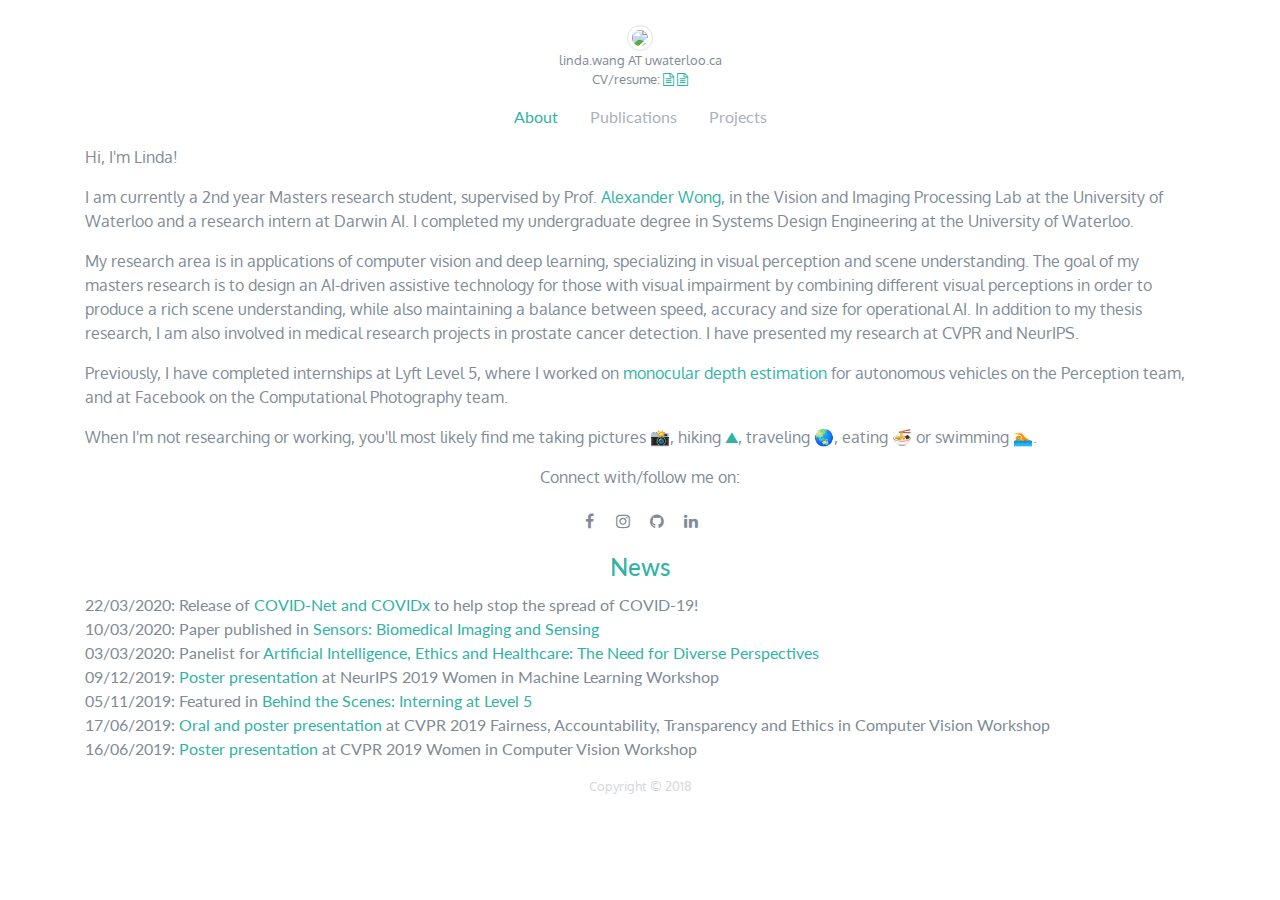
==== index.html @ b0c55d1d "covid19 dataset" ====
<!DOCTYPE html>
<html lang="en">

  <head>

    <meta charset="utf-8">
    <meta name="viewport" content="width=device-width, initial-scale=1, shrink-to-fit=no">
    <meta name="description" content="">
    <meta name="author" content="">

    <title>Linda Wang</title>
    <link rel="icon" href="lw-icon.png">

    <!-- Bootstrap core CSS -->
    <link href="vendor/bootstrap/css/bootstrap.min.css" rel="stylesheet">

    <!-- Custom fonts for this template -->
    <link rel="stylesheet" type="text/css" href="http://fonts.googleapis.com/css?family=Lato">
    <link rel="stylesheet" type="text/css" href="http://fonts.googleapis.com/css?family=Oxygen">
    <link href="vendor/font-awesome/css/font-awesome.min.css" rel="stylesheet" type="text/css">

    <!-- Custom styles for this template -->
    <link href="css/stylesheet.css" rel="stylesheet">
    <link rel="stylesheet" href="academicons-1.8.6/css/academicons.min.css"/>

  </head>

  <body>

    <!-- Header -->
    ​<div class="container text-center">
      <img src="images/profile-pic.jpg" class="img-fluid img-thumbnail img-circle">
      <figcaption class="caption">linda.wang AT uwaterloo.ca </figcaption>
      <figcaption class="caption">
        <a href="https://scholar.google.com/citations?user=4azPe_YAAAAJ&hl=en"><i class="ai ai-google-scholar ai-1x"></i></a>
        CV/resume: <a href="cv/CV_complete.pdf"><i class="fa fa-file-text-o"></i></a>
        <a href="cv/cv-2020.pdf"><i class="fa fa-file-text-o"></i></a>
      </figcaption>
    </div>

    <!-- Navigation -->
    <div class="container">
      <nav class="navbar navbar-expand-sm justify-content-center">
        <a class="nav-link active" href="index.html">About</a>
        <a class="nav-link" href="publications.html">Publications</a>
        <a class="nav-link" href="projects.html">Projects</a>
      </nav>
    </div>

    <!-- About -->
    <div class="container">
      <p> Hi, I'm Linda! </p>
      <p>I am currently a 2nd year Masters research student, supervised by Prof.
        <a href="http://www.eng.uwaterloo.ca/~a28wong/">Alexander Wong</a>,
        in the Vision and Imaging Processing Lab at the University of Waterloo and a
        research intern at Darwin AI. I completed my undergraduate degree in Systems
        Design Engineering at the University of Waterloo. </p>
      <p>My research area is in applications of computer vision and deep learning,
        specializing in visual perception and scene understanding. The goal of my
        masters research is to design an AI-driven assistive technology for those
        with visual impairment by combining different visual perceptions in order
        to produce a rich scene understanding, while also maintaining a balance
        between speed, accuracy and size for operational AI. In addition to my
        thesis research, I am also involved in medical research projects in
        prostate cancer detection. I have presented my research at CVPR and NeurIPS.</p>
      <p>Previously, I have completed internships at Lyft Level 5, where I worked
        on <a href="https://medium.com/lyftlevel5/behind-the-scenes-interning-at-level-5-dfe2c1eb2218">monocular depth estimation</a>
        for autonomous vehicles on the Perception team,
        and at Facebook on the Computational Photography team.</p>
      <p>When I'm not researching or working, you'll most likely find me taking pictures &#x1F4F8;, hiking <a href="https://www.alltrails.com/members/linda-wang-12">&#9968;</a>, traveling &#127759;, eating &#x1F35C; or swimming &#x1F3CA;.</p>
    </div>

    <div class="container text-center footer-social-icons">
      <p>Connect with/follow me on: </p>
      <ul class="social-icons">
          <li><a href="https://scholar.google.com/citations?user=4azPe_YAAAAJ&hl=en" class="social-icon"><i class="ai ai-google-scholar ai-2x"></i></a></li>
          <li><a href="https://www.facebook.com/linda.wang513" class="social-icon"> <i class="fa fa-facebook"></i></a></li>
          <li><a href="https://www.instagram.com/lindawanggg/" class="social-icon"> <i class="fa fa-instagram"></i></a></li>
          <li><a href="https://github.com/lindawangg" class="social-icon"> <i class="fa fa-github"></i></a></li>
          <li><a href="https://www.linkedin.com/in/lindawang95/" class="social-icon"> <i class="fa fa-linkedin"></i></a></li>
      </ul>
    </div>

    <div class="container">
      <h4 align='center'>News</h4>
      <ul>
        <li> 22/03/2020: Release of <a href="https://github.com/lindawangg/COVID-Net">COVID-Net and COVIDx</a> to help stop the spread of COVID-19!
        </li>
        <li> 10/03/2020: Paper published in <a href="https://www.mdpi.com/1424-8220/20/5/1539">Sensors: Biomedical Imaging and Sensing</a>
        </li>
        <li> 03/03/2020: Panelist for
          <a href="https://uwaterloo.ca/engineering/events/artificial-intelligence-ethics-and-healthcare">
            Artificial Intelligence, Ethics and Healthcare: The Need for Diverse Perspectives</a>
        </li>
        <li> 09/12/2019: <a href="pdfs/WiML_NeurIPS2019.pdf">Poster presentation</a>
          at NeurIPS 2019 Women in Machine Learning Workshop
        </li>
        <li> 05/11/2019: Featured in
          <a href="https://medium.com/lyftlevel5/behind-the-scenes-interning-at-level-5-dfe2c1eb2218">
            Behind the Scenes: Interning at Level 5</a>
        </li>
        <li> 17/06/2019: <a href="https://arxiv.org/abs/1905.07844">Oral and poster presentation</a>
          at CVPR 2019 Fairness, Accountability, Transparency and Ethics in Computer Vision Workshop
        </li>
        <li> 16/06/2019: <a href="https://arxiv.org/abs/1905.07836">Poster presentation</a>
          at CVPR 2019 Women in Computer Vision Workshop
        </li>
      </ul>
    </div>

    <!-- Footer -->
    <div class="container text-center">
      <p class="copyright">Copyright &copy; 2018</p>
    </div>

    <!-- Bootstrap core JavaScript -->
    <script src="vendor/jquery/jquery.min.js"></script>
    <script src="vendor/bootstrap/js/bootstrap.bundle.min.js"></script>

  </body>

</html>
---- css/stylesheet.css ----
/*@import url('maxcdn.bootstrapcdn.com/bootstrap/3.3.5/css/bootstrap.min.css');*/
.img-circle {
    border-radius: 50%;
    width: 20%
}

.nav-link {
	font-family: 'Lato', 'Trebuchet MS', Helvetica, sans-serif;
	color: #ABB2B9
}

p {
	font-family: 'Oxygen', 'Trebuchet MS', Helvetica, sans-serif;
	font-weight: light;
	color: #808B96
}

a:hover {
	color: #31b3a4;
}

.active {
	color: #31b3a4;
}

.copyright {
	font-family: 'Oxygen', 'Trebuchet MS', Helvetica, sans-serif;
	font-weight: light;
	color: #D5D8DC;
	font-size: 80%
}

.caption {
	font-size: 80%;
	font-family: 'Oxygen', 'Trebuchet MS', Helvetica, sans-serif;
	font-weight: light;
	color: #808B96;
}

.link {
    text-decoration: underline;
}

.card-title .fa-github:hover {
    color: #333;
    background-color: #fff
}

p >.fa-github:hover {
  color: #333;
  background-color: #fff
}

.custom-bullet li {
    display: block;
}

.custom-bullet li:before
{
    /*Using a Bootstrap glyphicon as the bullet point*/
    content: "\e080";
    font-family: 'Glyphicons Halflings';
    font-size: 9px;
    float: left;
    margin-top: 4px;
    margin-right: 10px;
    color: #CCCCCC;
}


body {
    font-family: 'Lato', 'Trebuchet MS', Helvetica, sans-serif;
    color: #808B96
}
a {
    text-decoration: none;
    color: #31b3a4;
}
p > a:hover{
    color: #31b3a4;
    text-decoration:  underline;
}

h4 {
  color: #31b3a4;
}

h1,
h2,
h3,
h4,
h5,
h6 {
    margin:  1% 0 1% 0;
}
._12 {
    font-size: 1.2em;
}
._14 {
    font-size: 1.4em;
}
ul {
    padding:0;
    list-style: none;
}
.footer-social-icons {
    width: 350px;
    display:block;
    margin: 0 auto;
}
.social-icon {
    color: #fff;
}
ul.social-icons {
    margin-top: 10px;
}
.social-icons li {
    vertical-align: top;
    display: inline;
    height: 100px;
}
.social-icons a {
    color: #808B96;
    text-decoration: none;
}
.fa-facebook {
    padding:8px 10px;
    -o-transition:.5s;
    -ms-transition:.5s;
    -moz-transition:.5s;
    -webkit-transition:.5s;
    transition: .5s;
    background-color: #fff;
}
.fa-facebook:hover {
    background-color: #3d5b99;
    color: #fff;
}
.fa-instagram {
    padding:8px 8px;
    -o-transition:.5s;
    -ms-transition:.5s;
    -moz-transition:.5s;
    -webkit-transition:.5s;
    transition: .5s;
    background-color: #fff;
}
.fa-instagram:hover {
    background: radial-gradient(circle at 33% 100%, #FED373 4%, #F15245 30%, #D92E7F 62%, #9B36B7 85%, #515ECF);
    color: #fff;
}
.fa-github {
    padding:8px 8px;
    -o-transition:.5s;
    -ms-transition:.5s;
    -moz-transition:.5s;
    -webkit-transition:.5s;
    transition: .5s;
    background-color: #fff;
}
.fa-github:hover {
    background-color: #333;
    color: #fff;
}
.fa-linkedin {
    padding:8px 8px;
    -o-transition:.5s;
    -ms-transition:.5s;
    -moz-transition:.5s;
    -webkit-transition:.5s;
    transition: .5s;
    background-color: #fff;
}
.fa-linkedin:hover {
    background-color: #0073a4;
    color: #fff;
}

.fa-file-text-o:hover {
  color: #009688;
}

.ai-google-scholar:hover {
  color: #4885ed;
}
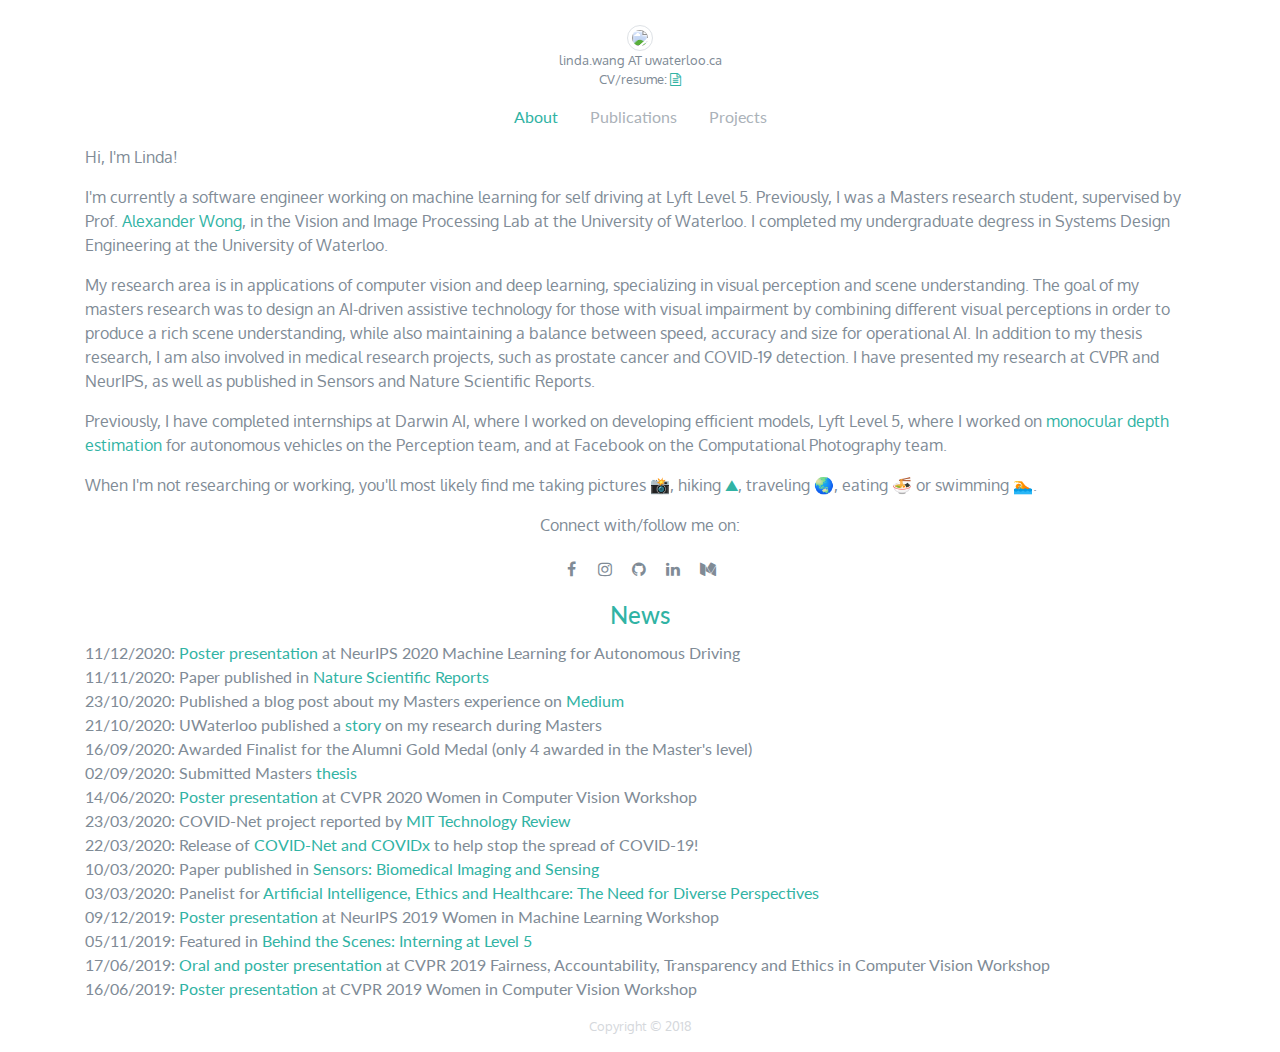
==== commit 9f29e678: "updated info and pubs" ====
--- a/index.html
+++ b/index.html
@@ -33,8 +33,7 @@
       <figcaption class="caption">linda.wang AT uwaterloo.ca </figcaption>
       <figcaption class="caption">
         <a href="https://scholar.google.com/citations?user=4azPe_YAAAAJ&hl=en"><i class="ai ai-google-scholar ai-1x"></i></a>
-        CV/resume: <a href="cv/CV_complete.pdf"><i class="fa fa-file-text-o"></i></a>
-        <a href="cv/cv-2020.pdf"><i class="fa fa-file-text-o"></i></a>
+        CV/resume: <a href="cv/cv-2021.pdf"><i class="fa fa-file-text-o"></i></a>
       </figcaption>
     </div>
 
@@ -50,24 +49,32 @@
     <!-- About -->
     <div class="container">
       <p> Hi, I'm Linda! </p>
-      <p>I am currently a 2nd year Masters research student, supervised by Prof.
-        <a href="http://www.eng.uwaterloo.ca/~a28wong/">Alexander Wong</a>,
-        in the Vision and Imaging Processing Lab at the University of Waterloo and a
-        research intern at Darwin AI. I completed my undergraduate degree in Systems
-        Design Engineering at the University of Waterloo. </p>
+      <p>I'm currently a software engineer working on machine learning for self driving
+        at Lyft Level 5. Previously, I was a Masters research student, supervised by Prof.
+        <a href="http://www.eng.uwaterloo.ca/~a28wong/">Alexander Wong</a>, in the Vision
+        and Image Processing Lab at the University of Waterloo. I completed my undergraduate
+        degress in Systems Design Engineering at the University of Waterloo.
+      </p>
       <p>My research area is in applications of computer vision and deep learning,
         specializing in visual perception and scene understanding. The goal of my
-        masters research is to design an AI-driven assistive technology for those
+        masters research was to design an AI-driven assistive technology for those
         with visual impairment by combining different visual perceptions in order
         to produce a rich scene understanding, while also maintaining a balance
         between speed, accuracy and size for operational AI. In addition to my
-        thesis research, I am also involved in medical research projects in
-        prostate cancer detection. I have presented my research at CVPR and NeurIPS.</p>
-      <p>Previously, I have completed internships at Lyft Level 5, where I worked
-        on <a href="https://medium.com/lyftlevel5/behind-the-scenes-interning-at-level-5-dfe2c1eb2218">monocular depth estimation</a>
+        thesis research, I am also involved in medical research projects, such as
+        prostate cancer and COVID-19 detection. I have presented my research at CVPR
+        and NeurIPS, as well as published in Sensors and Nature Scientific Reports.
+      </p>
+      <p>Previously, I have completed internships at Darwin AI, where I worked on developing
+        efficient models, Lyft Level 5, where I worked on
+        <a href="https://medium.com/lyftlevel5/behind-the-scenes-interning-at-level-5-dfe2c1eb2218">monocular depth estimation</a>
         for autonomous vehicles on the Perception team,
-        and at Facebook on the Computational Photography team.</p>
-      <p>When I'm not researching or working, you'll most likely find me taking pictures &#x1F4F8;, hiking <a href="https://www.alltrails.com/members/linda-wang-12">&#9968;</a>, traveling &#127759;, eating &#x1F35C; or swimming &#x1F3CA;.</p>
+        and at Facebook on the Computational Photography team.
+      </p>
+      <p>When I'm not researching or working, you'll most likely find me taking pictures
+        &#x1F4F8;, hiking <a href="https://www.alltrails.com/members/linda-wang-12">&#9968;</a>,
+        traveling &#127759;, eating &#x1F35C; or swimming &#x1F3CA;.
+      </p>
     </div>
 
     <div class="container text-center footer-social-icons">
@@ -78,31 +85,66 @@
           <li><a href="https://www.instagram.com/lindawanggg/" class="social-icon"> <i class="fa fa-instagram"></i></a></li>
           <li><a href="https://github.com/lindawangg" class="social-icon"> <i class="fa fa-github"></i></a></li>
           <li><a href="https://www.linkedin.com/in/lindawang95/" class="social-icon"> <i class="fa fa-linkedin"></i></a></li>
+          <li><a href="https://lindawangg.medium.com/" class="social-icon"> <i class="fa fa-medium"></i></a></li>
       </ul>
     </div>
 
     <div class="container">
       <h4 align='center'>News</h4>
       <ul>
-        <li> 22/03/2020: Release of <a href="https://github.com/lindawangg/COVID-Net">COVID-Net and COVIDx</a> to help stop the spread of COVID-19!
+        <li>
+          11/12/2020: <a href="https://ml4ad.github.io/#papers">Poster presentation</a> at NeurIPS 2020 Machine Learning for Autonomous Driving
         </li>
-        <li> 10/03/2020: Paper published in <a href="https://www.mdpi.com/1424-8220/20/5/1539">Sensors: Biomedical Imaging and Sensing</a>
+        <li> 
+          11/11/2020: Paper published in <a href="https://www.nature.com/articles/s41598-020-76550-z">Nature Scientific Reports</a>
         </li>
-        <li> 03/03/2020: Panelist for
+        <li>
+          23/10/2020: Published a blog post about my Masters experience on <a href="https://lindawangg.medium.com/how-to-maximize-your-masters-experience-5421c0d63fd4">Medium</a>
+        </li>
+        <li>
+          21/10/2020: UWaterloo published a <a href="https://uwaterloo.ca/stories/redirecting-research-during-pandemic">story</a> on my research during Masters
+        </li>
+        <li>
+          16/09/2020: Awarded Finalist for the Alumni Gold Medal (only 4 awarded in the Master's level)
+        </li>
+        <li>
+          02/09/2020: Submitted Masters <a href="https://uwspace.uwaterloo.ca/handle/10012/16227">thesis</a>
+        </li>
+        <li> 
+          14/06/2020: <a href="https://sites.google.com/view/wicvworkshop-cvpr2020/program/poster-presentations">Poster presentation</a>
+          at CVPR 2020 Women in Computer Vision Workshop
+        </li>
+        <li> 
+          23/03/2020: COVID-Net project reported by
+          <a href="https://www.technologyreview.com/s/615399/coronavirus-neural-network-can-help-spot-covid-19-in-chest-x-ray-pneumonia/">
+            MIT Technology Review</a>
+        </li>
+        <li> 
+          22/03/2020: Release of <a href="https://github.com/lindawangg/COVID-Net">COVID-Net and COVIDx</a> to help stop the spread of COVID-19!
+        </li>
+        <li> 
+          10/03/2020: Paper published in <a href="https://www.mdpi.com/1424-8220/20/5/1539">Sensors: Biomedical Imaging and Sensing</a>
+        </li>
+        <li> 
+          03/03/2020: Panelist for
           <a href="https://uwaterloo.ca/engineering/events/artificial-intelligence-ethics-and-healthcare">
             Artificial Intelligence, Ethics and Healthcare: The Need for Diverse Perspectives</a>
         </li>
-        <li> 09/12/2019: <a href="pdfs/WiML_NeurIPS2019.pdf">Poster presentation</a>
+        <li> 
+          09/12/2019: <a href="pdfs/WiML_NeurIPS2019.pdf">Poster presentation</a>
           at NeurIPS 2019 Women in Machine Learning Workshop
         </li>
-        <li> 05/11/2019: Featured in
+        <li> 
+          05/11/2019: Featured in
           <a href="https://medium.com/lyftlevel5/behind-the-scenes-interning-at-level-5-dfe2c1eb2218">
             Behind the Scenes: Interning at Level 5</a>
         </li>
-        <li> 17/06/2019: <a href="https://arxiv.org/abs/1905.07844">Oral and poster presentation</a>
+        <li> 
+          17/06/2019: <a href="https://arxiv.org/abs/1905.07844">Oral and poster presentation</a>
           at CVPR 2019 Fairness, Accountability, Transparency and Ethics in Computer Vision Workshop
         </li>
-        <li> 16/06/2019: <a href="https://arxiv.org/abs/1905.07836">Poster presentation</a>
+        <li> 
+          16/06/2019: <a href="https://arxiv.org/abs/1905.07836">Poster presentation</a>
           at CVPR 2019 Women in Computer Vision Workshop
         </li>
       </ul>
--- a/css/stylesheet.css
+++ b/css/stylesheet.css
@@ -46,9 +46,9 @@
     background-color: #fff
 }
 
-p >.fa-github:hover {
-  color: #333;
-  background-color: #fff
+.a-link .fa-github:hover {
+    color: #333;
+    background-color: #fff
 }
 
 .custom-bullet li {
@@ -183,3 +183,18 @@
 .ai-google-scholar:hover {
   color: #4885ed;
 }
+
+.fa-medium {
+    padding:8px 8px;
+    -o-transition:.5s;
+    -ms-transition:.5s;
+    -moz-transition:.5s;
+    -webkit-transition:.5s;
+    transition: .5s;
+    background-color: #fff;
+}
+
+.fa-medium:hover {
+    background-color: #333;
+    color: #fff;
+}
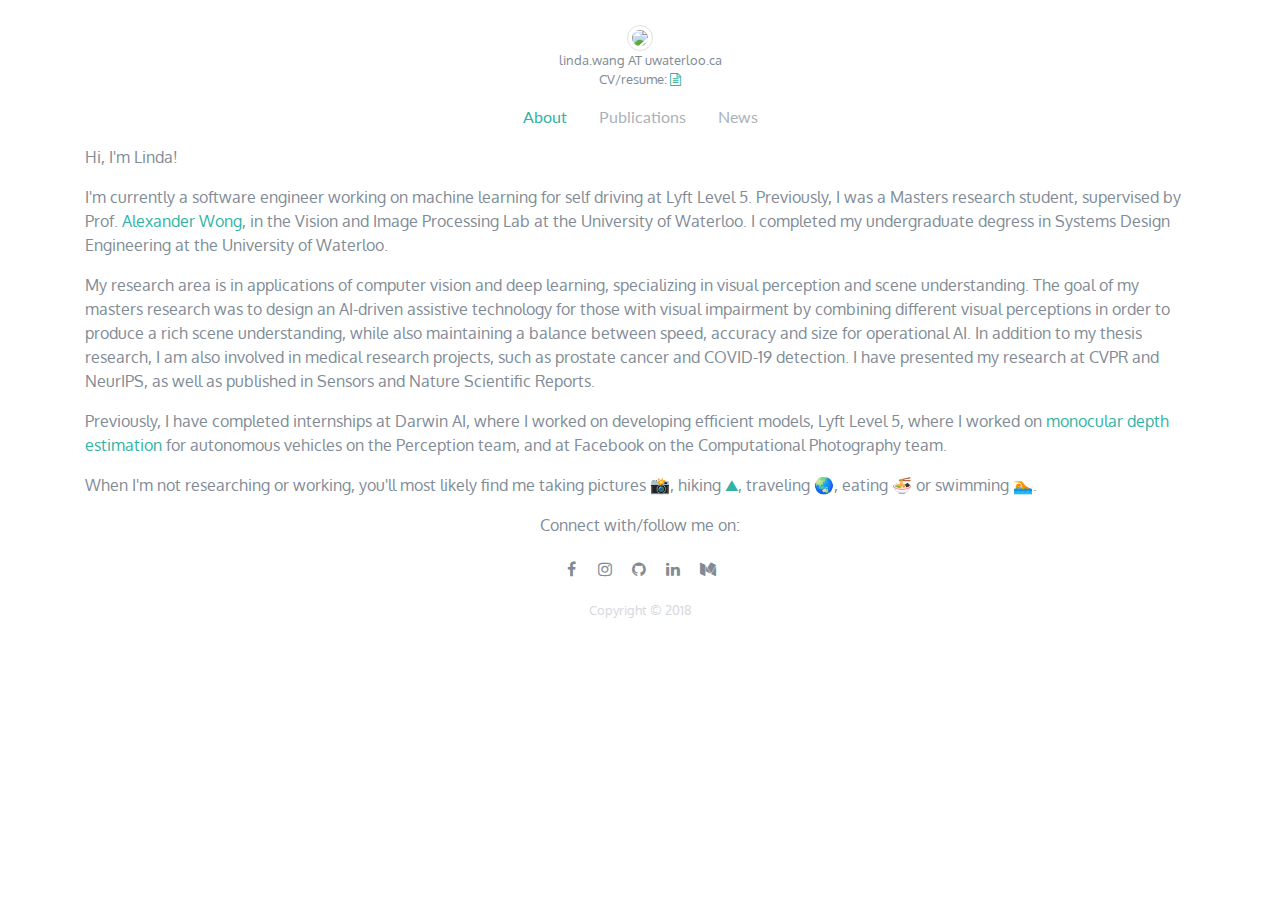
==== commit 07244e59: "replaced projects with news" ====
--- a/index.html
+++ b/index.html
@@ -42,7 +42,7 @@
       <nav class="navbar navbar-expand-sm justify-content-center">
         <a class="nav-link active" href="index.html">About</a>
         <a class="nav-link" href="publications.html">Publications</a>
-        <a class="nav-link" href="projects.html">Projects</a>
+        <a class="nav-link" href="news.html">News</a>
       </nav>
     </div>
 
@@ -89,67 +89,6 @@
       </ul>
     </div>
 
-    <div class="container">
-      <h4 align='center'>News</h4>
-      <ul>
-        <li>
-          11/12/2020: <a href="https://ml4ad.github.io/#papers">Poster presentation</a> at NeurIPS 2020 Machine Learning for Autonomous Driving
-        </li>
-        <li> 
-          11/11/2020: Paper published in <a href="https://www.nature.com/articles/s41598-020-76550-z">Nature Scientific Reports</a>
-        </li>
-        <li>
-          23/10/2020: Published a blog post about my Masters experience on <a href="https://lindawangg.medium.com/how-to-maximize-your-masters-experience-5421c0d63fd4">Medium</a>
-        </li>
-        <li>
-          21/10/2020: UWaterloo published a <a href="https://uwaterloo.ca/stories/redirecting-research-during-pandemic">story</a> on my research during Masters
-        </li>
-        <li>
-          16/09/2020: Awarded Finalist for the Alumni Gold Medal (only 4 awarded in the Master's level)
-        </li>
-        <li>
-          02/09/2020: Submitted Masters <a href="https://uwspace.uwaterloo.ca/handle/10012/16227">thesis</a>
-        </li>
-        <li> 
-          14/06/2020: <a href="https://sites.google.com/view/wicvworkshop-cvpr2020/program/poster-presentations">Poster presentation</a>
-          at CVPR 2020 Women in Computer Vision Workshop
-        </li>
-        <li> 
-          23/03/2020: COVID-Net project reported by
-          <a href="https://www.technologyreview.com/s/615399/coronavirus-neural-network-can-help-spot-covid-19-in-chest-x-ray-pneumonia/">
-            MIT Technology Review</a>
-        </li>
-        <li> 
-          22/03/2020: Release of <a href="https://github.com/lindawangg/COVID-Net">COVID-Net and COVIDx</a> to help stop the spread of COVID-19!
-        </li>
-        <li> 
-          10/03/2020: Paper published in <a href="https://www.mdpi.com/1424-8220/20/5/1539">Sensors: Biomedical Imaging and Sensing</a>
-        </li>
-        <li> 
-          03/03/2020: Panelist for
-          <a href="https://uwaterloo.ca/engineering/events/artificial-intelligence-ethics-and-healthcare">
-            Artificial Intelligence, Ethics and Healthcare: The Need for Diverse Perspectives</a>
-        </li>
-        <li> 
-          09/12/2019: <a href="pdfs/WiML_NeurIPS2019.pdf">Poster presentation</a>
-          at NeurIPS 2019 Women in Machine Learning Workshop
-        </li>
-        <li> 
-          05/11/2019: Featured in
-          <a href="https://medium.com/lyftlevel5/behind-the-scenes-interning-at-level-5-dfe2c1eb2218">
-            Behind the Scenes: Interning at Level 5</a>
-        </li>
-        <li> 
-          17/06/2019: <a href="https://arxiv.org/abs/1905.07844">Oral and poster presentation</a>
-          at CVPR 2019 Fairness, Accountability, Transparency and Ethics in Computer Vision Workshop
-        </li>
-        <li> 
-          16/06/2019: <a href="https://arxiv.org/abs/1905.07836">Poster presentation</a>
-          at CVPR 2019 Women in Computer Vision Workshop
-        </li>
-      </ul>
-    </div>
-
     <!-- Footer -->
     <div class="container text-center">
       <p class="copyright">Copyright &copy; 2018</p>
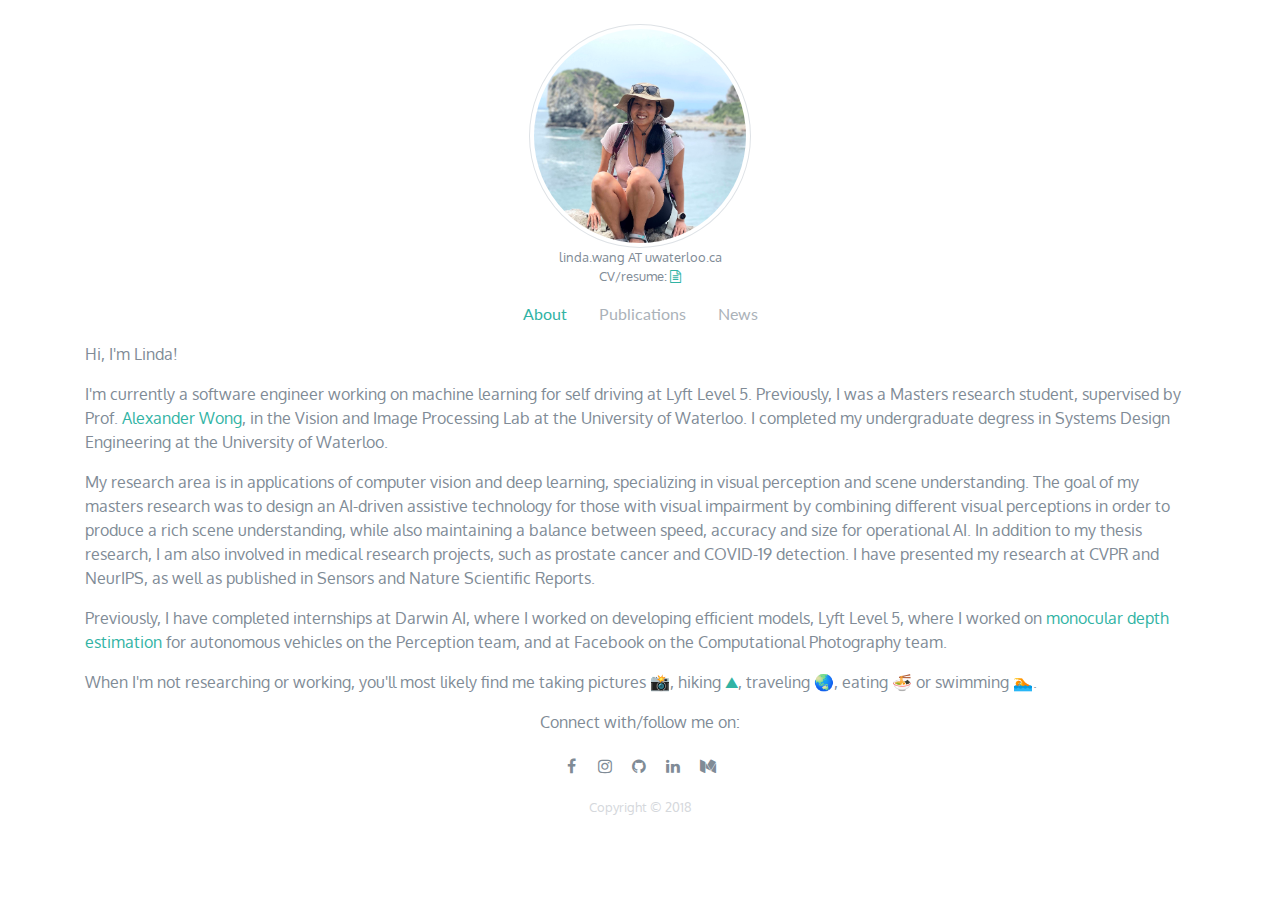
==== commit ca051aa8: "changed images and resume" ====
--- a/index.html
+++ b/index.html
@@ -29,7 +29,7 @@
 
     <!-- Header -->
     ​<div class="container text-center">
-      <img src="images/profile-pic.jpg" class="img-fluid img-thumbnail img-circle">
+      <img src="images/profile-oregon.jpg" class="img-fluid img-thumbnail img-circle">
       <figcaption class="caption">linda.wang AT uwaterloo.ca </figcaption>
       <figcaption class="caption">
         <a href="https://scholar.google.com/citations?user=4azPe_YAAAAJ&hl=en"><i class="ai ai-google-scholar ai-1x"></i></a>
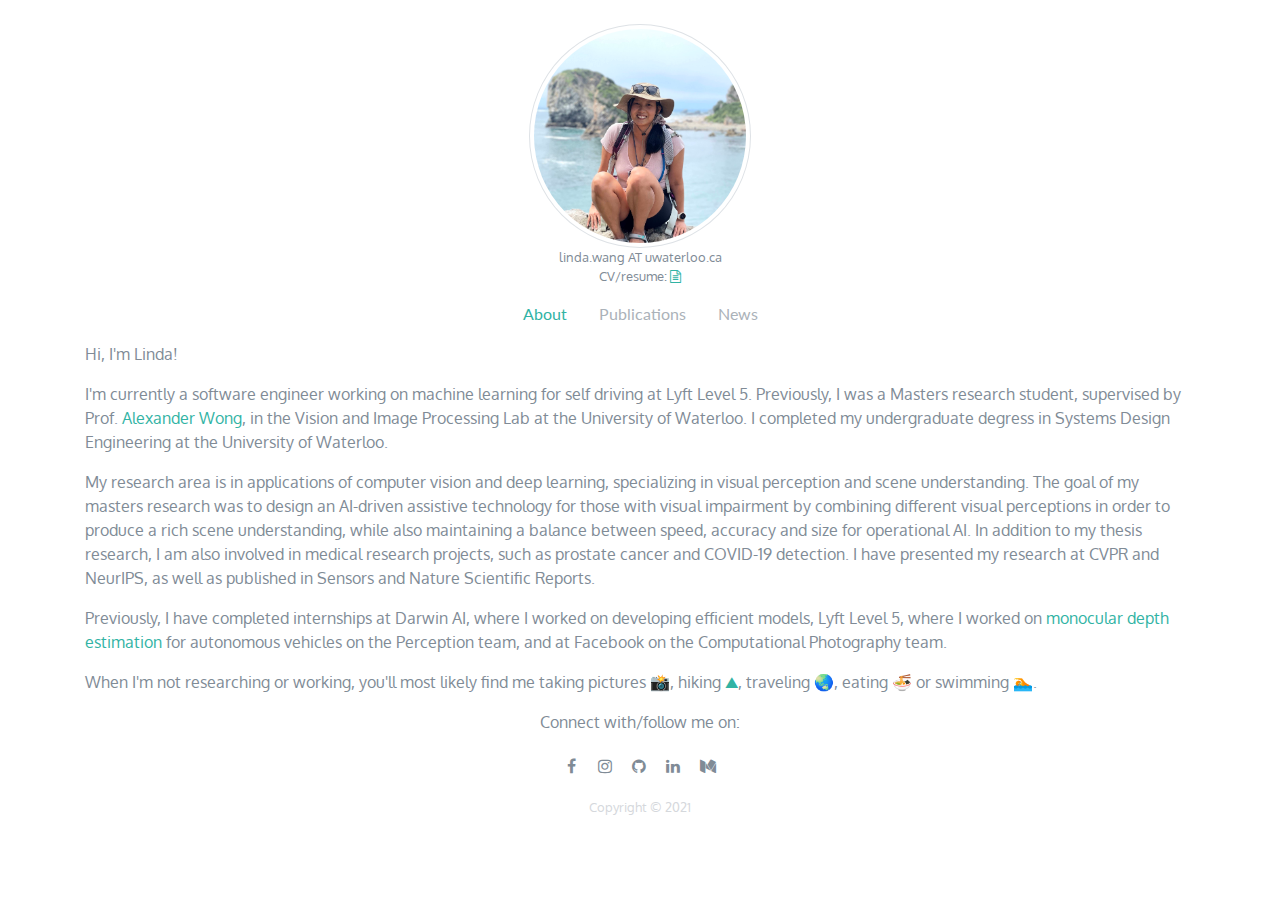
==== commit d3a172bd: "changed year" ====
--- a/index.html
+++ b/index.html
@@ -10,6 +10,7 @@
 
     <title>Linda Wang</title>
     <link rel="icon" href="lw-icon.png">
+    <link rel="image_src" href="images/profile-oregon.jpg"/>
 
     <!-- Bootstrap core CSS -->
     <link href="vendor/bootstrap/css/bootstrap.min.css" rel="stylesheet">
@@ -91,7 +92,7 @@
 
     <!-- Footer -->
     <div class="container text-center">
-      <p class="copyright">Copyright &copy; 2018</p>
+      <p class="copyright">Copyright &copy; 2021</p>
     </div>
 
     <!-- Bootstrap core JavaScript -->
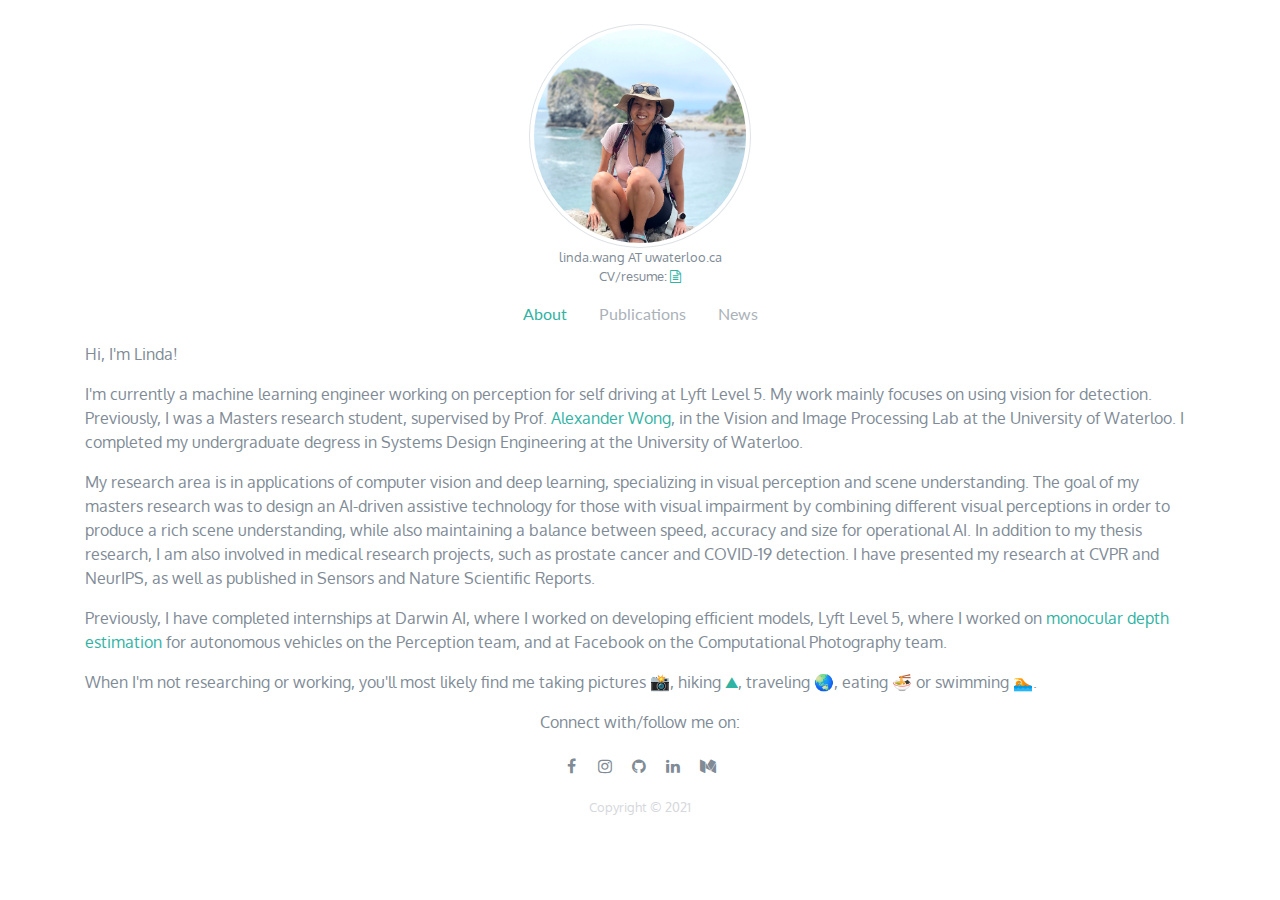
==== commit 15437f14: "edit intro" ====
--- a/index.html
+++ b/index.html
@@ -50,8 +50,8 @@
     <!-- About -->
     <div class="container">
       <p> Hi, I'm Linda! </p>
-      <p>I'm currently a software engineer working on machine learning for self driving
-        at Lyft Level 5. Previously, I was a Masters research student, supervised by Prof.
+      <p>I'm currently a machine learning engineer working on perception for self driving
+        at Lyft Level 5. My work mainly focuses on using vision for detection. Previously, I was a Masters research student, supervised by Prof.
         <a href="http://www.eng.uwaterloo.ca/~a28wong/">Alexander Wong</a>, in the Vision
         and Image Processing Lab at the University of Waterloo. I completed my undergraduate
         degress in Systems Design Engineering at the University of Waterloo.
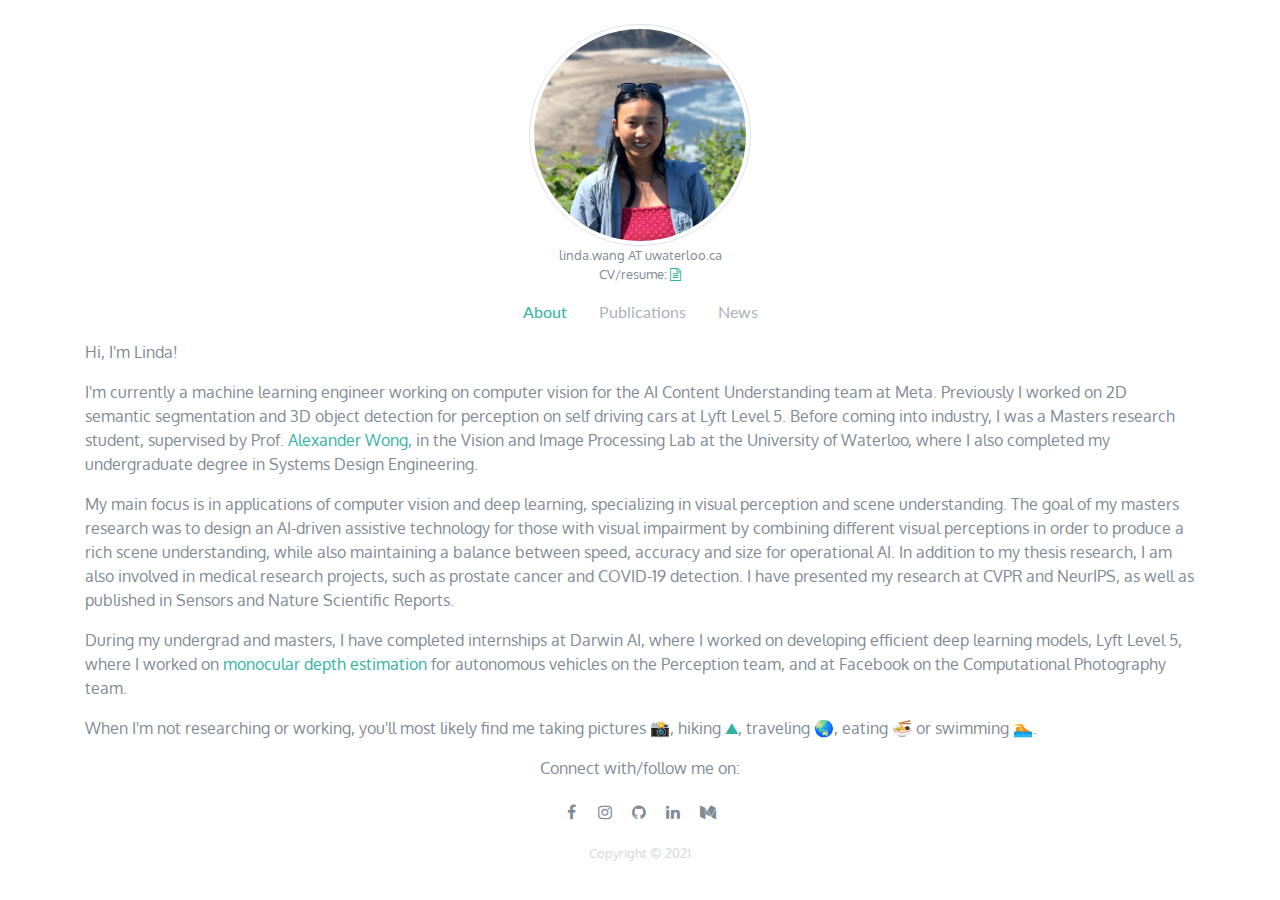
==== commit 80ab0869: "update" ====
--- a/index.html
+++ b/index.html
@@ -30,7 +30,7 @@
 
     <!-- Header -->
     ​<div class="container text-center">
-      <img src="images/profile-oregon.jpg" class="img-fluid img-thumbnail img-circle">
+      <img src="images/profile-meta.jpg" class="img-fluid img-thumbnail img-circle">
       <figcaption class="caption">linda.wang AT uwaterloo.ca </figcaption>
       <figcaption class="caption">
         <a href="https://scholar.google.com/citations?user=4azPe_YAAAAJ&hl=en"><i class="ai ai-google-scholar ai-1x"></i></a>
@@ -50,13 +50,14 @@
     <!-- About -->
     <div class="container">
       <p> Hi, I'm Linda! </p>
-      <p>I'm currently a machine learning engineer working on perception for self driving
-        at Lyft Level 5. My work mainly focuses on using vision for detection. Previously, I was a Masters research student, supervised by Prof.
+      <p>I'm currently a machine learning engineer working on computer vision for the AI Content Understanding team at Meta.
+        Previously I worked on 2D semantic segmentation and 3D object detection for perception on self driving cars at Lyft Level 5.
+        Before coming into industry, I was a Masters research student, supervised by Prof.
         <a href="http://www.eng.uwaterloo.ca/~a28wong/">Alexander Wong</a>, in the Vision
-        and Image Processing Lab at the University of Waterloo. I completed my undergraduate
-        degress in Systems Design Engineering at the University of Waterloo.
+        and Image Processing Lab at the University of Waterloo, where I also completed my undergraduate
+        degree in Systems Design Engineering.
       </p>
-      <p>My research area is in applications of computer vision and deep learning,
+      <p>My main focus is in applications of computer vision and deep learning,
         specializing in visual perception and scene understanding. The goal of my
         masters research was to design an AI-driven assistive technology for those
         with visual impairment by combining different visual perceptions in order
@@ -66,8 +67,8 @@
         prostate cancer and COVID-19 detection. I have presented my research at CVPR
         and NeurIPS, as well as published in Sensors and Nature Scientific Reports.
       </p>
-      <p>Previously, I have completed internships at Darwin AI, where I worked on developing
-        efficient models, Lyft Level 5, where I worked on
+      <p>During my undergrad and masters, I have completed internships at Darwin AI, where I worked on developing
+        efficient deep learning models, Lyft Level 5, where I worked on
         <a href="https://medium.com/lyftlevel5/behind-the-scenes-interning-at-level-5-dfe2c1eb2218">monocular depth estimation</a>
         for autonomous vehicles on the Perception team,
         and at Facebook on the Computational Photography team.
